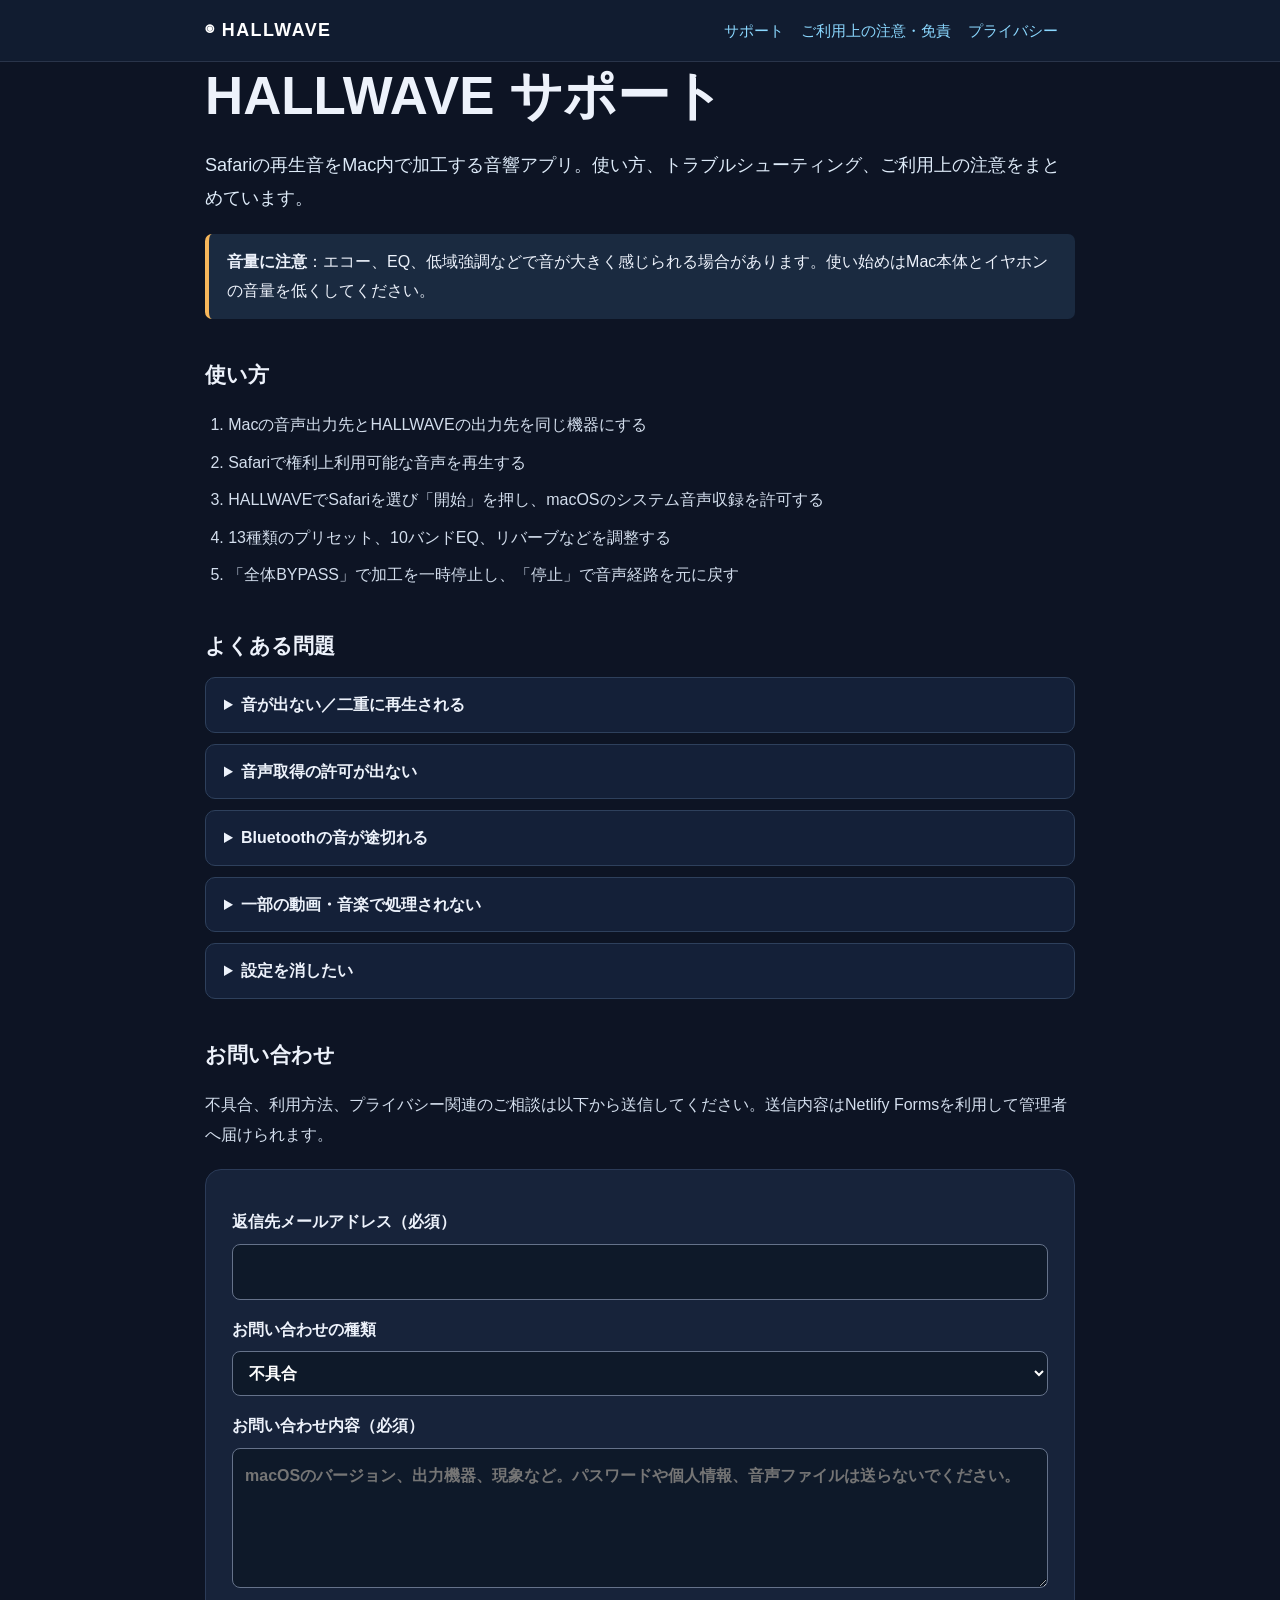
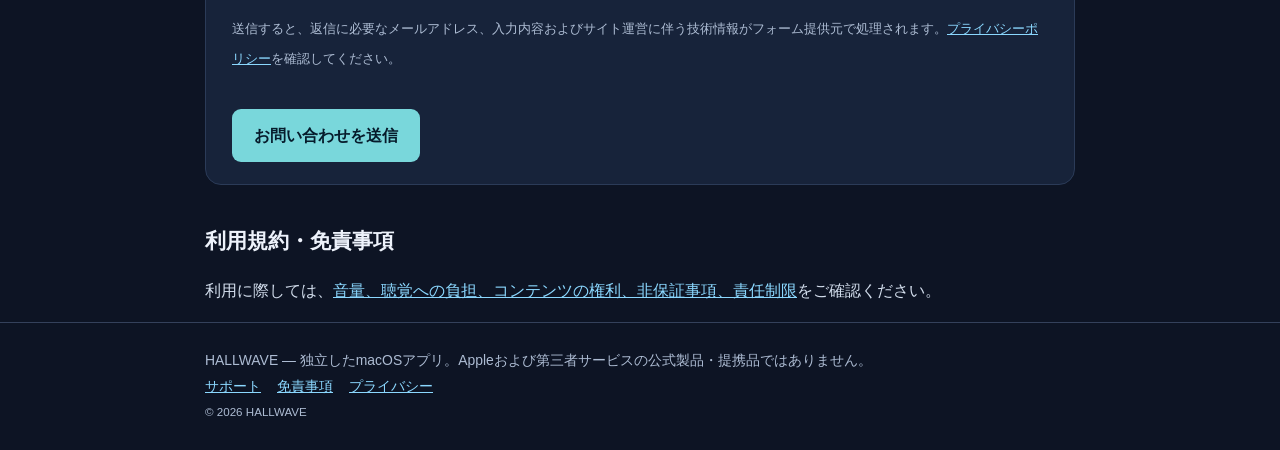
==== index.html @ 312ca4cb "Add files via upload" ====
<!doctype html><html lang="ja"><head><meta charset="utf-8"><meta name="viewport" content="width=device-width,initial-scale=1"><meta name="description" content="HALLWAVE macOS音響アプリのサポート、プライバシーと免責事項"><meta name="robots" content="index,follow"><title>サポート | HALLWAVE</title><link rel="stylesheet" href="/style.css"></head><body><nav><div class="wrap"><a class="brand" href="/">◉ HALLWAVE</a><div><a href="/">サポート</a><a href="/disclaimer.html">ご利用上の注意・免責</a><a href="/privacy.html">プライバシー</a></div></div></nav><main class="wrap"><h1>HALLWAVE サポート</h1><p class="lead">Safariの再生音をMac内で加工する音響アプリ。使い方、トラブルシューティング、ご利用上の注意をまとめています。</p><div class="notice warning"><strong>音量に注意</strong>：エコー、EQ、低域強調などで音が大きく感じられる場合があります。使い始めはMac本体とイヤホンの音量を低くしてください。</div><h2>使い方</h2><ol><li>Macの音声出力先とHALLWAVEの出力先を同じ機器にする</li><li>Safariで権利上利用可能な音声を再生する</li><li>HALLWAVEでSafariを選び「開始」を押し、macOSのシステム音声収録を許可する</li><li>13種類のプリセット、10バンドEQ、リバーブなどを調整する</li><li>「全体BYPASS」で加工を一時停止し、「停止」で音声経路を元に戻す</li></ol><h2>よくある問題</h2><details><summary>音が出ない／二重に再生される</summary><p>MacとHALLWAVEの出力機器が一致しているか確認し、「停止」→再度「開始」を試してください。同じ音を処理する別の音声アプリを同時実行しないでください。</p></details><details><summary>音声取得の許可が出ない</summary><p>macOSの「システム設定」→「プライバシーとセキュリティ」→「システムオーディオ録音」などから確認してください。macOSのバージョンによって表示名は異なります。</p></details><details><summary>Bluetoothの音が途切れる</summary><p>出力機器の接続状態を確認し、いったん停止して再接続してください。環境によって遅延や途切れが生じる可能性があります。</p></details><details><summary>一部の動画・音楽で処理されない</summary><p>DRM、配信元の仕様、macOSの権限や音声形式により加工できない場合があります。制限の回避は保証せず、コンテンツの利用規約を守って使用してください。</p></details><details><summary>設定を消したい</summary><p>アプリ内の「プライバシーポリシー・設定の初期化」からリセットできます。音声収録許可はmacOSのシステム設定で取り消せます。</p></details><h2>お問い合わせ</h2><p>不具合、利用方法、プライバシー関連のご相談は以下から送信してください。送信内容はNetlify Formsを利用して管理者へ届けられます。</p><div class="panel"><form name="hallwave-support" method="POST" data-netlify="true" netlify-honeypot="bot-field" action="/thanks.html"><input type="hidden" name="form-name" value="hallwave-support"><p hidden><label>入力しないでください <input name="bot-field"></label></p><label>返信先メールアドレス（必須）<input type="email" name="email" maxlength="160" autocomplete="email" required></label><label>お問い合わせの種類<select name="topic" style="width:100%;margin-top:7px;padding:12px;border-radius:8px;border:1px solid #65728a;background:#0e1929;color:white;font:inherit"><option>不具合</option><option>使い方</option><option>プライバシー・データ削除</option><option>その他</option></select></label><label>お問い合わせ内容（必須）<textarea name="message" maxlength="5000" required placeholder="macOSのバージョン、出力機器、現象など。パスワードや個人情報、音声ファイルは送らないでください。"></textarea></label><p><small>送信すると、返信に必要なメールアドレス、入力内容およびサイト運営に伴う技術情報がフォーム提供元で処理されます。<a href="/privacy.html">プライバシーポリシー</a>を確認してください。</small></p><button type="submit">お問い合わせを送信</button></form></div><h2>利用規約・免責事項</h2><p>利用に際しては、<a href="/disclaimer.html">音量、聴覚への負担、コンテンツの権利、非保証事項、責任制限</a>をご確認ください。</p></main><footer class="foot"><div class="wrap">HALLWAVE — 独立したmacOSアプリ。Appleおよび第三者サービスの公式製品・提携品ではありません。<div><a href="/">サポート</a><a href="/disclaimer.html">免責事項</a><a href="/privacy.html">プライバシー</a></div><small>© 2026 HALLWAVE</small></div></footer></body></html>
---- style.css ----
*{box-sizing:border-box}body{margin:0;background:#0d1424;color:#edf2fb;font-family:-apple-system,BlinkMacSystemFont,"Hiragino Kaku Gothic ProN","Noto Sans JP",sans-serif;line-height:1.85}a{color:#8bd8ff}a:focus,button:focus,input:focus,textarea:focus{outline:3px solid #7ce3d6;outline-offset:2px}.wrap{max-width:920px;margin:auto;padding:0 25px}nav{border-bottom:1px solid #29344a;background:#111c30}nav .wrap{display:flex;align-items:center;justify-content:space-between;gap:16px;flex-wrap:wrap;padding-top:14px;padding-bottom:14px}nav a{margin-right:17px;text-decoration:none;font-size:.91rem}nav .brand{color:white;font-weight:800;letter-spacing:.08em;font-size:1.12rem}main{padding:40px 0 70px}h1{font-size:clamp(2rem,5vw,3.3rem);line-height:1.3;margin:0 0 12px}h2{font-size:1.32rem;margin:36px 0 12px}h3{font-size:1rem;margin:22px 0 8px}p,li{color:#d3deed}small,.muted{color:#adbcd3}.lead{font-size:1.13rem;color:#deebf9}.panel{background:#17233a;border:1px solid #2b3b58;border-radius:16px;padding:22px 26px;margin:20px 0}.notice{border-left:4px solid #71d4cc;padding:13px 18px;background:#1a2a40;border-radius:7px}.warning{border-left:4px solid #f7b75b}ul,ol{padding-left:1.45em}li{margin:8px 0}label{display:block;font-weight:650;margin-top:15px}input,textarea{width:100%;margin-top:7px;padding:12px;border-radius:8px;border:1px solid #65728a;background:#0e1929;color:white;font:inherit}textarea{min-height:140px}button{padding:12px 22px;margin-top:20px;background:#79d7db;color:#061b2b;font:inherit;font-weight:750;border:0;border-radius:9px;cursor:pointer}.foot{padding:25px 0;border-top:1px solid #34415b;color:#adbcd3;font-size:.87rem}.foot a{margin-right:16px}details{background:#142038;border:1px solid #2e405c;border-radius:10px;padding:12px 18px;margin:11px 0}summary{cursor:pointer;font-weight:700}code{background:#26344c;border-radius:4px;padding:2px 5px}@media(max-width:640px){main{padding-top:28px}nav .wrap{align-items:flex-start}.panel{padding:17px}}
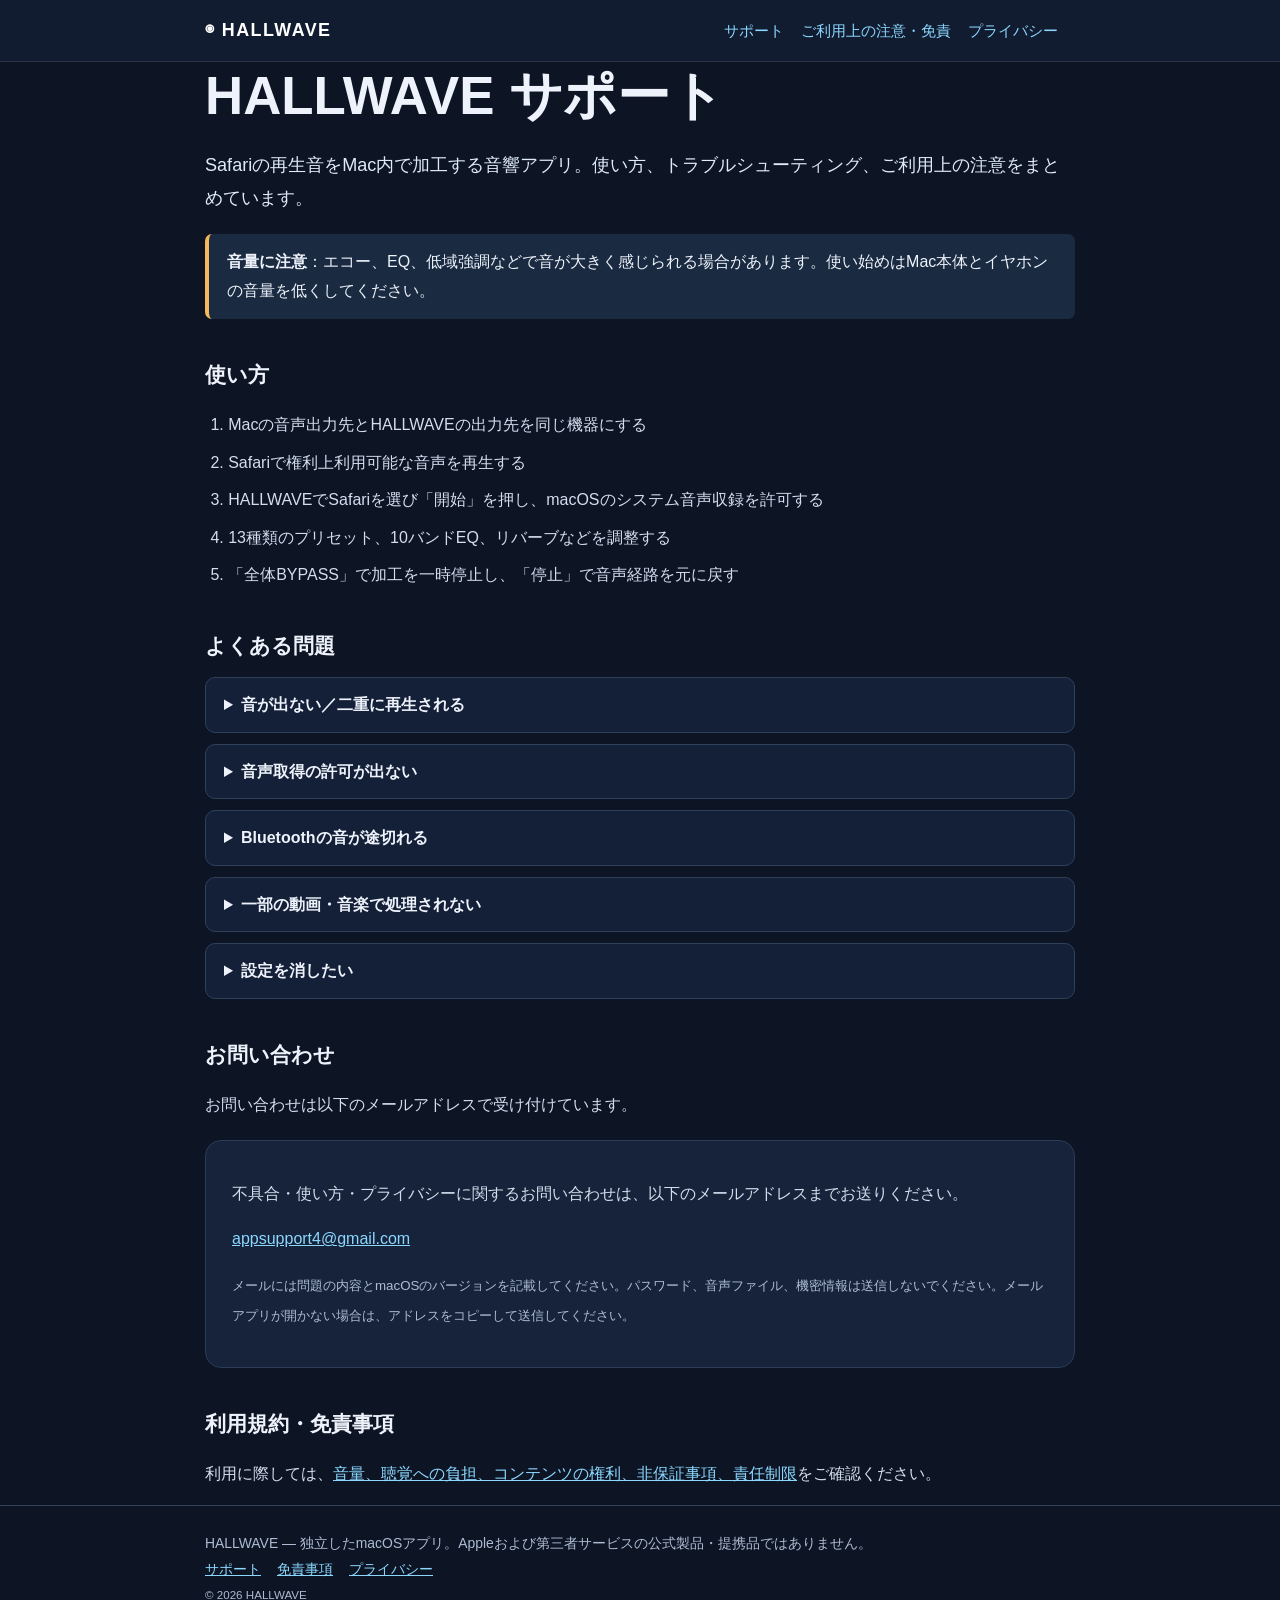
==== commit 28e5bada: "Add files via upload" ====
--- a/index.html
+++ b/index.html
@@ -1 +1,2 @@
-<!doctype html><html lang="ja"><head><meta charset="utf-8"><meta name="viewport" content="width=device-width,initial-scale=1"><meta name="description" content="HALLWAVE macOS音響アプリのサポート、プライバシーと免責事項"><meta name="robots" content="index,follow"><title>サポート | HALLWAVE</title><link rel="stylesheet" href="/style.css"></head><body><nav><div class="wrap"><a class="brand" href="/">◉ HALLWAVE</a><div><a href="/">サポート</a><a href="/disclaimer.html">ご利用上の注意・免責</a><a href="/privacy.html">プライバシー</a></div></div></nav><main class="wrap"><h1>HALLWAVE サポート</h1><p class="lead">Safariの再生音をMac内で加工する音響アプリ。使い方、トラブルシューティング、ご利用上の注意をまとめています。</p><div class="notice warning"><strong>音量に注意</strong>：エコー、EQ、低域強調などで音が大きく感じられる場合があります。使い始めはMac本体とイヤホンの音量を低くしてください。</div><h2>使い方</h2><ol><li>Macの音声出力先とHALLWAVEの出力先を同じ機器にする</li><li>Safariで権利上利用可能な音声を再生する</li><li>HALLWAVEでSafariを選び「開始」を押し、macOSのシステム音声収録を許可する</li><li>13種類のプリセット、10バンドEQ、リバーブなどを調整する</li><li>「全体BYPASS」で加工を一時停止し、「停止」で音声経路を元に戻す</li></ol><h2>よくある問題</h2><details><summary>音が出ない／二重に再生される</summary><p>MacとHALLWAVEの出力機器が一致しているか確認し、「停止」→再度「開始」を試してください。同じ音を処理する別の音声アプリを同時実行しないでください。</p></details><details><summary>音声取得の許可が出ない</summary><p>macOSの「システム設定」→「プライバシーとセキュリティ」→「システムオーディオ録音」などから確認してください。macOSのバージョンによって表示名は異なります。</p></details><details><summary>Bluetoothの音が途切れる</summary><p>出力機器の接続状態を確認し、いったん停止して再接続してください。環境によって遅延や途切れが生じる可能性があります。</p></details><details><summary>一部の動画・音楽で処理されない</summary><p>DRM、配信元の仕様、macOSの権限や音声形式により加工できない場合があります。制限の回避は保証せず、コンテンツの利用規約を守って使用してください。</p></details><details><summary>設定を消したい</summary><p>アプリ内の「プライバシーポリシー・設定の初期化」からリセットできます。音声収録許可はmacOSのシステム設定で取り消せます。</p></details><h2>お問い合わせ</h2><p>不具合、利用方法、プライバシー関連のご相談は以下から送信してください。送信内容はNetlify Formsを利用して管理者へ届けられます。</p><div class="panel"><form name="hallwave-support" method="POST" data-netlify="true" netlify-honeypot="bot-field" action="/thanks.html"><input type="hidden" name="form-name" value="hallwave-support"><p hidden><label>入力しないでください <input name="bot-field"></label></p><label>返信先メールアドレス（必須）<input type="email" name="email" maxlength="160" autocomplete="email" required></label><label>お問い合わせの種類<select name="topic" style="width:100%;margin-top:7px;padding:12px;border-radius:8px;border:1px solid #65728a;background:#0e1929;color:white;font:inherit"><option>不具合</option><option>使い方</option><option>プライバシー・データ削除</option><option>その他</option></select></label><label>お問い合わせ内容（必須）<textarea name="message" maxlength="5000" required placeholder="macOSのバージョン、出力機器、現象など。パスワードや個人情報、音声ファイルは送らないでください。"></textarea></label><p><small>送信すると、返信に必要なメールアドレス、入力内容およびサイト運営に伴う技術情報がフォーム提供元で処理されます。<a href="/privacy.html">プライバシーポリシー</a>を確認してください。</small></p><button type="submit">お問い合わせを送信</button></form></div><h2>利用規約・免責事項</h2><p>利用に際しては、<a href="/disclaimer.html">音量、聴覚への負担、コンテンツの権利、非保証事項、責任制限</a>をご確認ください。</p></main><footer class="foot"><div class="wrap">HALLWAVE — 独立したmacOSアプリ。Appleおよび第三者サービスの公式製品・提携品ではありません。<div><a href="/">サポート</a><a href="/disclaimer.html">免責事項</a><a href="/privacy.html">プライバシー</a></div><small>© 2026 HALLWAVE</small></div></footer></body></html>+<!DOCTYPE html>
+<html lang="ja"><head><meta charset="utf-8"/><meta content="width=device-width,initial-scale=1" name="viewport"/><meta content="HALLWAVE macOS音響アプリのサポート、プライバシーと免責事項" name="description"/><meta content="index,follow" name="robots"/><title>サポート | HALLWAVE</title><link href="./style.css" rel="stylesheet"/></head><body><nav><div class="wrap"><a class="brand" href="./">◉ HALLWAVE</a><div><a href="./">サポート</a><a href="./disclaimer.html">ご利用上の注意・免責</a><a href="./privacy.html">プライバシー</a></div></div></nav><main class="wrap"><h1>HALLWAVE サポート</h1><p class="lead">Safariの再生音をMac内で加工する音響アプリ。使い方、トラブルシューティング、ご利用上の注意をまとめています。</p><div class="notice warning"><strong>音量に注意</strong>：エコー、EQ、低域強調などで音が大きく感じられる場合があります。使い始めはMac本体とイヤホンの音量を低くしてください。</div><h2>使い方</h2><ol><li>Macの音声出力先とHALLWAVEの出力先を同じ機器にする</li><li>Safariで権利上利用可能な音声を再生する</li><li>HALLWAVEでSafariを選び「開始」を押し、macOSのシステム音声収録を許可する</li><li>13種類のプリセット、10バンドEQ、リバーブなどを調整する</li><li>「全体BYPASS」で加工を一時停止し、「停止」で音声経路を元に戻す</li></ol><h2>よくある問題</h2><details><summary>音が出ない／二重に再生される</summary><p>MacとHALLWAVEの出力機器が一致しているか確認し、「停止」→再度「開始」を試してください。同じ音を処理する別の音声アプリを同時実行しないでください。</p></details><details><summary>音声取得の許可が出ない</summary><p>macOSの「システム設定」→「プライバシーとセキュリティ」→「システムオーディオ録音」などから確認してください。macOSのバージョンによって表示名は異なります。</p></details><details><summary>Bluetoothの音が途切れる</summary><p>出力機器の接続状態を確認し、いったん停止して再接続してください。環境によって遅延や途切れが生じる可能性があります。</p></details><details><summary>一部の動画・音楽で処理されない</summary><p>DRM、配信元の仕様、macOSの権限や音声形式により加工できない場合があります。制限の回避は保証せず、コンテンツの利用規約を守って使用してください。</p></details><details><summary>設定を消したい</summary><p>アプリ内の「プライバシーポリシー・設定の初期化」からリセットできます。音声収録許可はmacOSのシステム設定で取り消せます。</p></details><h2>お問い合わせ</h2><p>お問い合わせは以下のメールアドレスで受け付けています。</p><div class="panel"><p>不具合・使い方・プライバシーに関するお問い合わせは、以下のメールアドレスまでお送りください。</p><p><a href="mailto:appsupport4@gmail.com?subject=HALLWAVE%20Support">appsupport4@gmail.com</a></p><p><small>メールには問題の内容とmacOSのバージョンを記載してください。パスワード、音声ファイル、機密情報は送信しないでください。メールアプリが開かない場合は、アドレスをコピーして送信してください。</small></p></div><h2>利用規約・免責事項</h2><p>利用に際しては、<a href="./disclaimer.html">音量、聴覚への負担、コンテンツの権利、非保証事項、責任制限</a>をご確認ください。</p></main><footer class="foot"><div class="wrap">HALLWAVE — 独立したmacOSアプリ。Appleおよび第三者サービスの公式製品・提携品ではありません。<div><a href="./">サポート</a><a href="./disclaimer.html">免責事項</a><a href="./privacy.html">プライバシー</a></div><small>© 2026 HALLWAVE</small></div></footer></body></html>
